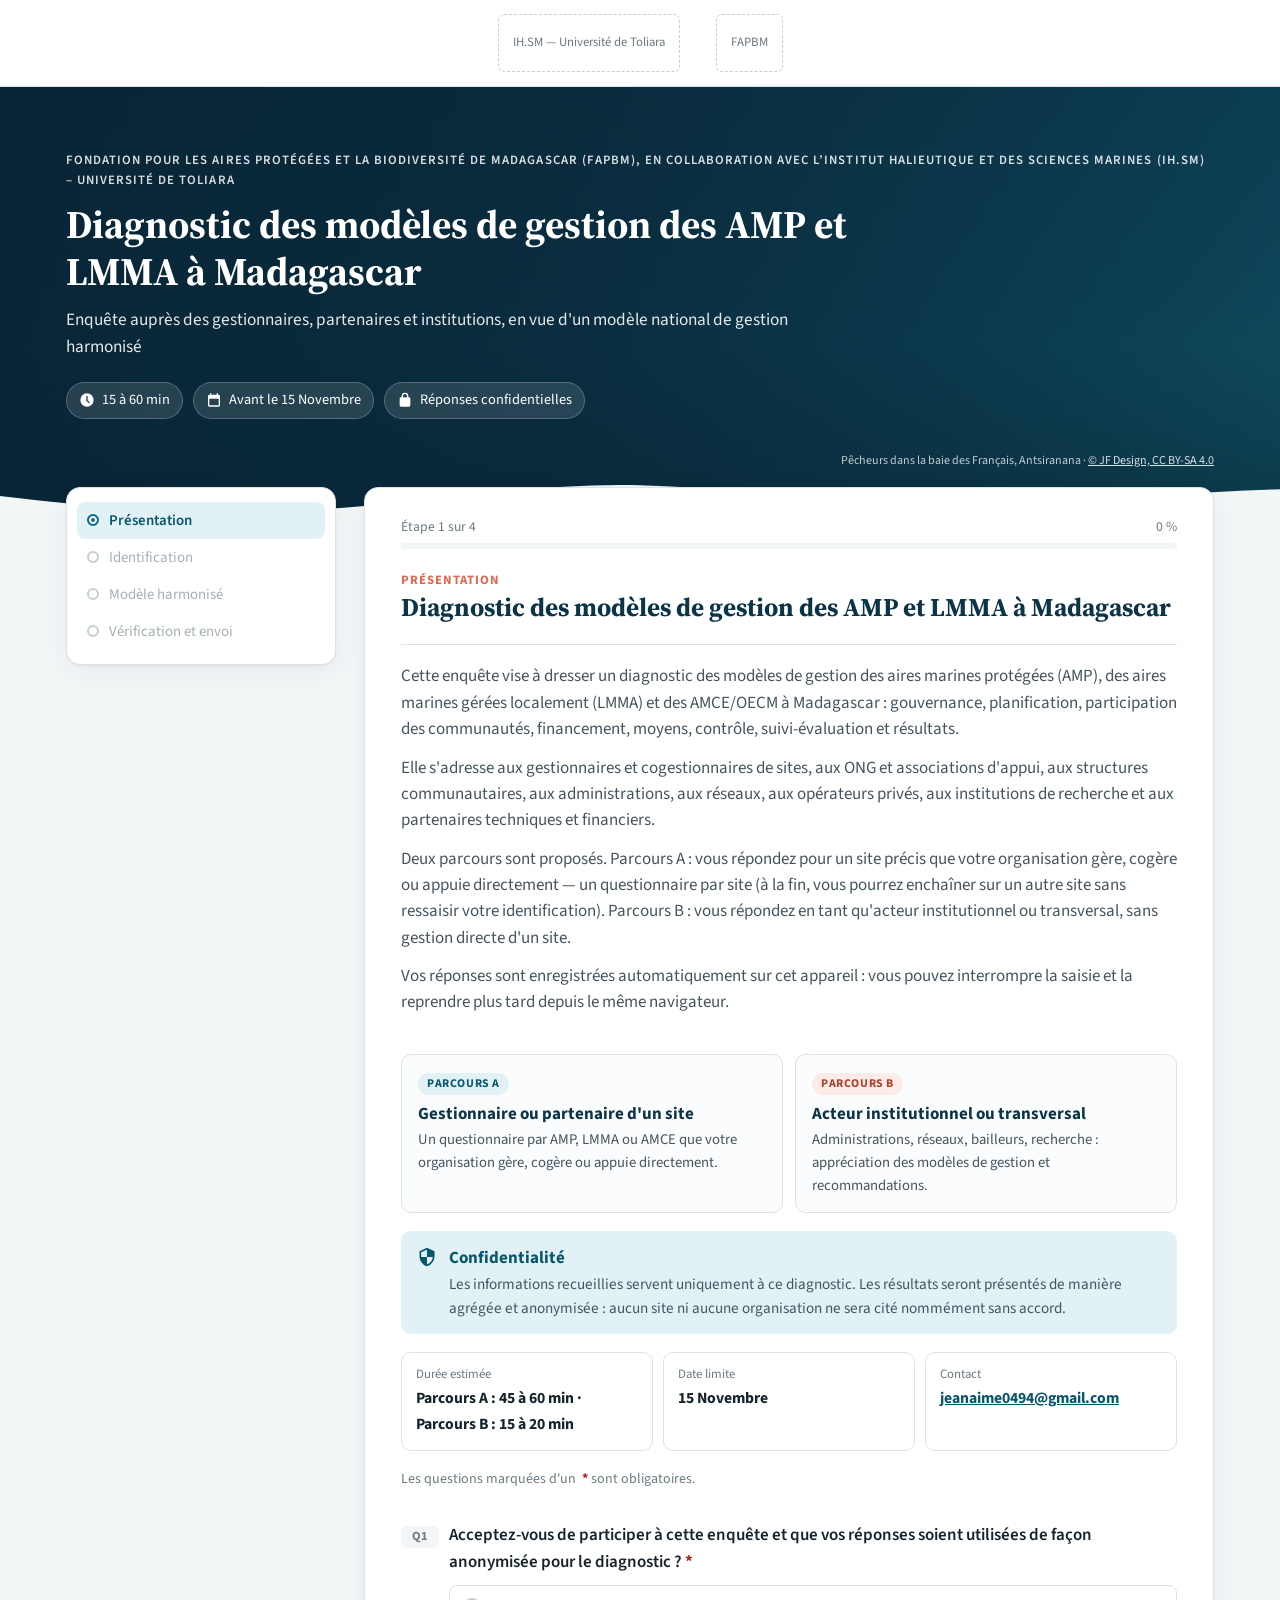
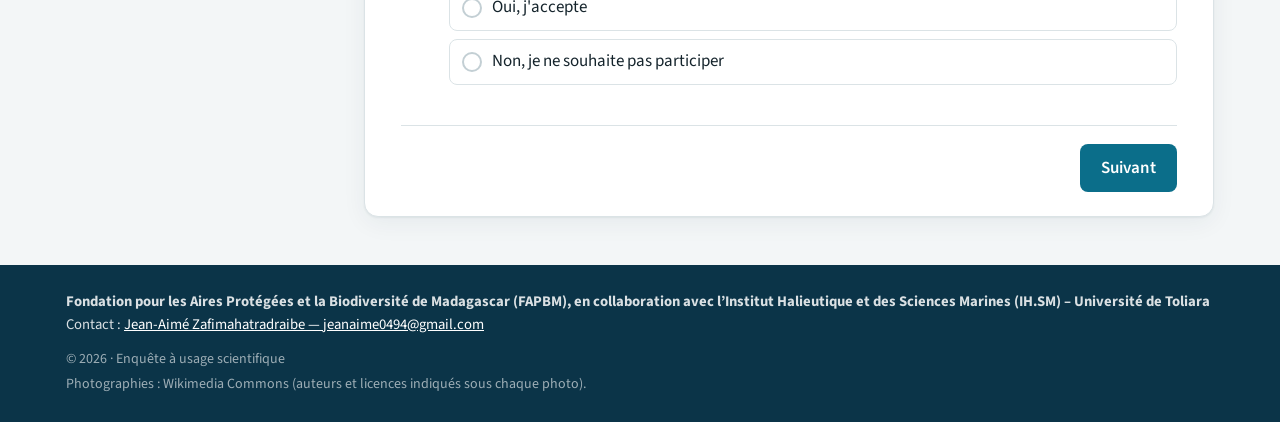
==== index.html @ 9778d576 "first_commit" ====
<!doctype html>
<html lang="fr">
<head>
  <meta charset="utf-8">
  <meta name="viewport" content="width=device-width, initial-scale=1">
  <title>Diagnostic des modèles de gestion des AMP et LMMA</title>
  <meta name="description" content="Diagnostic des modèles de gestion des aires marines protégées et des LMMA à Madagascar.">
  <meta name="robots" content="noindex">
  <link rel="icon" href="assets/img/favicon.svg" type="image/svg+xml">
  <link rel="preconnect" href="https://fonts.googleapis.com">
  <link rel="preconnect" href="https://fonts.gstatic.com" crossorigin>
  <link href="https://fonts.googleapis.com/css2?family=Source+Sans+3:wght@400;500;600;700&family=Source+Serif+4:opsz,wght@8..60,600;8..60,700&display=swap" rel="stylesheet">
  <link rel="stylesheet" href="assets/css/style.css">
</head>
<body>
  <header class="topbar">
    <div class="wrap">
      <ul class="logos" id="logos" aria-label="Institutions partenaires"></ul>
    </div>
  </header>

  <section class="hero">
    <div class="hero-photo" id="heroPhoto" aria-hidden="true"></div>
    <div class="wrap hero-inner">
      <p class="hero-org" id="heroOrganizer"></p>
      <h1 id="heroTitle"></h1>
      <p class="hero-sub" id="heroSubtitle"></p>
      <ul class="chips">
        <li><svg viewBox="0 0 24 24" width="16" height="16" aria-hidden="true"><path fill="currentColor" d="M12 2a10 10 0 1 0 0 20 10 10 0 0 0 0-20zm1 10.4 3.2 3.2-1.4 1.4-3.8-3.8V6h2v6.4z"/></svg><span id="chipTime"></span></li>
        <li><svg viewBox="0 0 24 24" width="16" height="16" aria-hidden="true"><path fill="currentColor" d="M19 4h-1V2h-2v2H8V2H6v2H5a2 2 0 0 0-2 2v14a2 2 0 0 0 2 2h14a2 2 0 0 0 2-2V6a2 2 0 0 0-2-2zm0 16H5V10h14v10z"/></svg><span>Avant le <span id="chipDeadline"></span></span></li>
        <li><svg viewBox="0 0 24 24" width="16" height="16" aria-hidden="true"><path fill="currentColor" d="M18 8h-1V6A5 5 0 0 0 7 6v2H6a2 2 0 0 0-2 2v10c0 1.1.9 2 2 2h12a2 2 0 0 0 2-2V10a2 2 0 0 0-2-2zM9 6a3 3 0 0 1 6 0v2H9V6z"/></svg>Réponses confidentielles</li>
      </ul>
    </div>
    <p class="hero-credit wrap small" id="heroCredit"></p>
    <svg class="hero-wave" viewBox="0 0 1440 60" preserveAspectRatio="none" aria-hidden="true"><path d="M0 30c120 20 240 30 360 20S600 10 720 14s240 30 360 30 240-20 360-24v40H0z" fill="var(--bg)"/></svg>
  </section>

  <main class="wrap" id="app">
    <div class="layout">
      <aside class="sidebar" aria-label="Étapes du questionnaire">
        <button type="button" class="nav-toggle" id="navToggle" aria-controls="stepList">
          <span class="muted small">Étape en cours</span><strong id="mobileStepName"></strong>
          <svg viewBox="0 0 24 24" width="20" height="20" aria-hidden="true"><path fill="currentColor" d="M7 10l5 5 5-5z"/></svg>
        </button>
        <nav><ol class="step-list" id="stepList"></ol></nav>
      </aside>

      <div class="panel" id="formTop">
        <div class="progress-wrap">
          <div class="progress-meta"><span id="progressLabel"></span><span id="progressPct"></span></div>
          <div class="progress" role="progressbar" aria-valuemin="0" aria-valuemax="100" aria-valuenow="0"><div class="progress-bar" id="progressBar"></div></div>
        </div>

        <div class="draft-banner" id="draftBanner" hidden>
          <p><strong>Un brouillon a été retrouvé sur cet appareil.</strong> Souhaitez-vous reprendre là où vous vous étiez arrêté(e) ?</p>
          <div><button type="button" class="btn btn-primary btn-sm" id="btnResume">Reprendre</button>
          <button type="button" class="btn btn-ghost btn-sm" id="btnRestart">Recommencer</button></div>
        </div>

        <form id="form" novalidate>
          <div id="stepContainer"></div>
          <div class="form-nav">
            <button type="button" class="btn btn-ghost" id="btnPrev">← Précédent</button>
            <span class="save-state muted small" id="saveState" aria-live="polite"></span>
            <button type="button" class="btn btn-primary" id="btnNext">Suivant</button>
          </div>
        </form>
      </div>
    </div>
  </main>

  <footer class="footer">
    <div class="wrap footer-inner">
      <p><strong id="footerOrganizer"></strong><br>Contact : <a id="footerContact" href="#"></a></p>
      <p class="muted small">© <span id="footerYear"></span> · Enquête à usage scientifique<br><span id="photoCredits"></span></p>
    </div>
  </footer>

  <script src="assets/js/survey-config.js"></script>
  <script src="assets/js/app.js"></script>
</body>
</html>
---- assets/css/style.css ----
/* ============================================================
   Enquête modèles de gestion AMP / LMMA — feuille de style
   Couleurs principales : modifier les variables ci-dessous
   ============================================================ */
:root {
  color-scheme: light;
  --navy: #0b3448;
  --navy-2: #0f4c63;
  --accent: #0b6e8a;          /* bleu lagon (boutons, sélection) */
  --accent-strong: #08566c;
  --accent-soft: #e2f1f5;
  --coral: #e2674f;           /* corail (accents, progression) */
  --coral-soft: #fcebe7;
  --seagrass: var(--coral);   /* alias conservé pour compatibilité avec la feuille herbiers */
  --bg: #f3f6f7;
  --surface: #ffffff;
  --ink: #15242c;
  --ink-2: #44555e;
  --muted: #6b7b83;
  --line: #dbe3e6;
  --line-strong: #c3cfd4;
  --danger: #b42318;
  --danger-soft: #fdecea;
  --warn-soft: #fff6e5;
  --radius: 10px;
  --shadow: 0 1px 2px rgba(11, 52, 72, .06), 0 6px 24px rgba(11, 52, 72, .06);
  --font: "Source Sans 3", system-ui, -apple-system, "Segoe UI", Roboto, sans-serif;
  --serif: "Source Serif 4", Georgia, serif;
}

* { box-sizing: border-box; }
html { scroll-behavior: smooth; }
body { margin: 0; background: var(--bg); color: var(--ink); font: 400 17px/1.55 var(--font); -webkit-font-smoothing: antialiased; }
a { color: var(--accent-strong); }
[hidden] { display: none !important; }
.wrap { max-width: 1180px; margin: 0 auto; padding: 0 16px; }
.muted { color: var(--muted); }
.small { font-size: .875rem; }
code { background: var(--accent-soft); padding: 2px 6px; border-radius: 4px; font-size: .95em; }

/* ---------- barre des logos ---------- */
.topbar { background: var(--surface); border-bottom: 1px solid var(--line); }
.logos { list-style: none; margin: 0; padding: 14px 0; display: flex; flex-wrap: wrap; gap: 14px 36px; align-items: center; justify-content: center; }
.logo img { display: block; height: 58px; width: auto; max-width: 170px; object-fit: contain; }
.logo-fallback { display: inline-flex; align-items: center; height: 58px; padding: 0 14px; border: 1px dashed var(--line-strong); border-radius: 6px; color: var(--muted); font-size: .8rem; }

/* ---------- bandeau ---------- */
.hero { position: relative; color: #fff; background: linear-gradient(160deg, var(--navy) 0%, var(--navy-2) 70%, #136070 100%); overflow: hidden; }
.hero-photo { position: absolute; inset: 0; }
.hero-photo img { width: 100%; height: 100%; object-fit: cover; object-position: center 55%; display: block; }
/* voile sombre pour garantir la lisibilité du texte sur la photo */
.hero::after { content: ""; position: absolute; inset: 0; background: linear-gradient(90deg, rgba(8, 36, 52, .92) 0%, rgba(8, 36, 52, .72) 45%, rgba(8, 36, 52, .25) 100%), linear-gradient(0deg, rgba(8, 36, 52, .55), transparent 40%); pointer-events: none; }
.hero-inner { position: relative; z-index: 1; padding: 64px 16px 96px; }
.hero-credit { position: absolute; z-index: 1; right: 0; left: 0; bottom: 44px; margin: 0 auto; text-align: right; color: rgba(255,255,255,.75); font-size: .75rem; }
.hero-credit a { color: rgba(255,255,255,.85); }
.hero-org { margin: 0 0 10px; text-transform: uppercase; letter-spacing: .08em; font-size: .8rem; font-weight: 600; opacity: .85; }
.hero h1 { font-family: var(--serif); font-weight: 700; font-size: clamp(1.6rem, 3.2vw, 2.45rem); line-height: 1.2; margin: 0 0 12px; max-width: 860px; }
.hero-sub { margin: 0 0 22px; max-width: 760px; font-size: 1.08rem; opacity: .9; }
.chips { list-style: none; margin: 0; padding: 0; display: flex; flex-wrap: wrap; gap: 10px; }
.chips li { display: inline-flex; align-items: center; gap: 7px; padding: 6px 12px; border-radius: 999px; background: rgba(255,255,255,.12); border: 1px solid rgba(255,255,255,.22); font-size: .9rem; }
.chips span { margin-left: 0; }
.hero-wave { position: absolute; z-index: 1; bottom: -1px; left: 0; width: 100%; height: 40px; }

/* ---------- mise en page ---------- */
.layout { display: grid; grid-template-columns: 270px 1fr; gap: 28px; align-items: start; margin-top: -28px; position: relative; z-index: 2; padding-bottom: 48px; }
.panel { background: var(--surface); border: 1px solid var(--line); border-radius: 14px; box-shadow: var(--shadow); padding: 28px 36px 24px; min-width: 0; }

/* ---------- barre latérale ---------- */
.sidebar { position: sticky; top: 16px; background: var(--surface); border: 1px solid var(--line); border-radius: 14px; box-shadow: var(--shadow); padding: 14px 10px; max-height: calc(100vh - 32px); overflow: auto; }
.nav-toggle { display: none; }
.step-list, .step-list ol { list-style: none; margin: 0; padding: 0; }
.step-group { margin: 10px 0 4px; padding-top: 10px; border-top: 1px solid var(--line); }
.group-title { display: block; padding: 0 10px 4px; font-size: .74rem; text-transform: uppercase; letter-spacing: .06em; font-weight: 700; color: var(--accent-strong); overflow: hidden; text-overflow: ellipsis; white-space: nowrap; }
.step-link { display: flex; align-items: center; gap: 10px; width: 100%; padding: 7px 10px; border: 0; background: none; border-radius: 8px; text-align: left; font: inherit; font-size: .93rem; color: var(--ink-2); cursor: pointer; }
.step-link:hover:not(:disabled) { background: var(--bg); }
.step-link:disabled { cursor: default; color: #a3b0b6; }
.step-dot { flex: none; width: 12px; height: 12px; border-radius: 50%; border: 2px solid var(--line-strong); background: var(--surface); }
.step-link.is-done .step-dot { background: var(--accent); border-color: var(--accent); }
.step-link.is-current { background: var(--accent-soft); color: var(--accent-strong); font-weight: 600; }
.step-link.is-current .step-dot { border-color: var(--accent); box-shadow: inset 0 0 0 2px #fff; background: var(--accent); }

/* ---------- progression ---------- */
.progress-wrap { margin-bottom: 22px; }
.progress-meta { display: flex; justify-content: space-between; font-size: .85rem; color: var(--muted); margin-bottom: 6px; }
.progress { height: 6px; background: var(--bg); border-radius: 999px; overflow: hidden; }
.progress-bar { height: 100%; width: 0; background: linear-gradient(90deg, var(--accent), var(--coral)); transition: width .35s ease; }

/* ---------- en-tête d'étape ---------- */
.eyebrow { margin: 0 0 4px; font-size: .8rem; text-transform: uppercase; letter-spacing: .08em; font-weight: 700; color: var(--coral); }
.step-head { margin-bottom: 18px; padding-bottom: 16px; border-bottom: 1px solid var(--line); }
.step-head h2 { font-family: var(--serif); font-size: 1.6rem; line-height: 1.25; margin: 0 0 6px; color: var(--navy); }
.step-head p { margin: 4px 0 0; }
.method-banner { display: flex; flex-wrap: wrap; align-items: center; gap: 8px 12px; margin-bottom: 14px; padding: 10px 14px; background: linear-gradient(90deg, var(--accent-soft), var(--coral-soft)); border-left: 4px solid var(--seagrass); border-radius: 8px; }
.method-tag { font-size: .78rem; font-weight: 700; text-transform: uppercase; letter-spacing: .05em; color: var(--seagrass); }
.sub-section { font-size: 1.02rem; color: var(--navy); margin: 30px 0 4px; padding-top: 18px; border-top: 1px dashed var(--line); }
.sub-section:first-of-type { border-top: 0; padding-top: 0; margin-top: 8px; }

/* ---------- photos ---------- */
.photo { position: relative; margin: 0; overflow: hidden; border-radius: var(--radius); background: var(--navy-2); }
.photo img { display: block; width: 100%; height: 100%; object-fit: cover; }
.photo figcaption { position: absolute; left: 0; right: 0; bottom: 0; display: flex; flex-wrap: wrap; justify-content: space-between; gap: 2px 10px; padding: 22px 12px 8px; font-size: .78rem; color: #fff; background: linear-gradient(0deg, rgba(8, 36, 52, .85), transparent); }
.photo figcaption a { color: rgba(255,255,255,.8); text-decoration: none; }
.photo figcaption a:hover { text-decoration: underline; }
.photo.no-photo { display: none; }
.photo-banner { height: 170px; margin: 0 0 22px; }
.photo-mosaic { display: grid; grid-template-columns: 1.4fr 1fr 1fr; gap: 10px; margin: 20px 0 6px; }
.photo-mosaic .photo { height: 190px; }
.photo-thanks { height: 240px; margin: -48px -28px 24px; border-radius: 14px 14px 0 0; }
.footer #photoCredits { display: inline-block; margin-top: 4px; }

/* ---------- accueil ---------- */
.intro p { margin: 0 0 12px; color: var(--ink-2); }
.notice { display: flex; gap: 12px; padding: 14px 16px; margin: 18px 0; border-radius: var(--radius); background: var(--accent-soft); color: var(--accent-strong); }
.notice svg { flex: none; margin-top: 2px; }
.notice p { margin: 2px 0 0; color: var(--ink-2); font-size: .95rem; }
.facts { list-style: none; margin: 18px 0; padding: 0; display: grid; grid-template-columns: repeat(3, 1fr); gap: 10px; }
.facts li { padding: 12px 14px; border: 1px solid var(--line); border-radius: var(--radius); }
.facts span { display: block; font-size: .8rem; color: var(--muted); }
.facts strong { font-size: .98rem; word-break: break-word; }

/* ---------- questions ---------- */
.q { padding: 18px 0; border-bottom: 1px solid #edf1f2; scroll-margin-top: 90px; }
.q:last-child { border-bottom: 0; }
.q-head { display: flex; gap: 10px; align-items: baseline; }
.q-num { flex: none; display: inline-block; min-width: 38px; padding: 1px 6px; border-radius: 5px; background: var(--bg); color: var(--muted); font-size: .78rem; font-weight: 700; text-align: center; }
.q-label { font-weight: 600; color: var(--ink); }
.req { color: var(--danger); margin-left: 3px; font-weight: 700; }
.q-help { margin: 4px 0 0 48px; font-size: .9rem; color: var(--muted); }
.q-field { margin: 10px 0 0 48px; }
.q-error { margin: 6px 0 0 48px; color: var(--danger); font-size: .9rem; font-weight: 600; min-height: 0; }
.q-error:empty { display: none; }
.q.has-error .input { border-color: var(--danger); }
.q.has-error .choice { border-color: #f1b8b2; }

.input { width: 100%; padding: 10px 12px; font: inherit; font-size: 1rem; color: var(--ink); background: #fff; border: 1px solid var(--line-strong); border-radius: 8px; transition: border-color .15s, box-shadow .15s; }
.input:focus { outline: none; border-color: var(--accent); box-shadow: 0 0 0 3px rgba(15, 118, 110, .15); }
textarea.input { resize: vertical; min-height: 96px; }
.num-wrap { display: flex; align-items: center; gap: 8px; max-width: 240px; }
.unit { color: var(--muted); font-weight: 600; }
select.input { appearance: none; background: #fff url("data:image/svg+xml,%3Csvg xmlns='http://www.w3.org/2000/svg' width='12' height='8'%3E%3Cpath d='M1 1l5 5 5-5' fill='none' stroke='%236b7b83' stroke-width='2'/%3E%3C/svg%3E") no-repeat right 12px center; padding-right: 34px; }

/* choix */
.choices { display: grid; gap: 8px; }
.choices-2col { grid-template-columns: repeat(2, minmax(0, 1fr)); }
.choice { position: relative; display: flex; gap: 10px; align-items: flex-start; padding: 10px 12px; border: 1px solid var(--line); border-radius: 8px; cursor: pointer; background: #fff; transition: border-color .15s, background .15s; }
.choice:hover { border-color: var(--line-strong); background: #fafcfc; }
.choice input { position: absolute; opacity: 0; width: 1px; height: 1px; }
.mark { flex: none; width: 20px; height: 20px; margin-top: 2px; border: 2px solid var(--line-strong); background: #fff; display: grid; place-items: center; transition: all .15s; }
.choice input[type="radio"] + .mark { border-radius: 50%; }
.choice input[type="checkbox"] + .mark { border-radius: 5px; }
.choice input:checked + .mark { border-color: var(--accent); background: var(--accent); }
.choice input[type="radio"]:checked + .mark { box-shadow: inset 0 0 0 3px #fff; }
.choice input[type="checkbox"]:checked + .mark::after { content: ""; width: 5px; height: 10px; border: solid #fff; border-width: 0 2px 2px 0; transform: rotate(45deg) translate(-1px, -1px); }
.choice:has(input:checked) { border-color: var(--accent); background: var(--accent-soft); }
.choice input:focus-visible + .mark { box-shadow: 0 0 0 3px rgba(15, 118, 110, .25); }
.choice.is-disabled { opacity: .5; cursor: not-allowed; }
.choice-text { line-height: 1.4; }
.choice-consent { margin-top: 8px; border-color: var(--line-strong); }
.other-wrap { margin-top: 8px; }
.explain-label { display: block; margin: 12px 0 6px; font-weight: 600; font-size: .95rem; color: var(--ink-2); }

/* nombre + unité, grilles */
.input-unit { width: auto; min-width: 84px; }
.grid-rows { display: grid; gap: 8px; max-width: 560px; }
.grid-row { display: grid; grid-template-columns: 1fr 200px; align-items: center; gap: 12px; padding: 6px 0; border-bottom: 1px dashed var(--line); }
.grid-row:last-child { border-bottom: 0; }

/* échelle 1–5 */
.scale { display: grid; grid-template-columns: repeat(5, 1fr); gap: 8px; }
.scale-item { cursor: pointer; }
.scale-item input { position: absolute; opacity: 0; width: 1px; height: 1px; }
.scale-box { display: flex; flex-direction: column; align-items: center; gap: 2px; height: 100%; padding: 10px 6px; border: 1px solid var(--line); border-radius: 8px; text-align: center; transition: all .15s; }
.scale-num { font-size: 1.25rem; font-weight: 700; color: var(--navy); }
.scale-txt { font-size: .8rem; line-height: 1.25; color: var(--muted); }
.scale-item:hover .scale-box { border-color: var(--line-strong); }
.scale-item input:checked + .scale-box { background: var(--accent); border-color: var(--accent); }
.scale-item input:checked + .scale-box .scale-num, .scale-item input:checked + .scale-box .scale-txt { color: #fff; }
.scale-item input:focus-visible + .scale-box { box-shadow: 0 0 0 3px rgba(15, 118, 110, .25); }

/* classement */
.rank { display: grid; gap: 8px; max-width: 560px; }
.rank-row { display: flex; align-items: center; gap: 10px; }
.rank-badge { flex: none; width: 30px; height: 30px; border-radius: 50%; display: grid; place-items: center; background: var(--navy); color: #fff; font-weight: 700; }

/* photos */
.dropzone { display: grid; place-items: center; gap: 2px; padding: 26px 16px; border: 2px dashed var(--line-strong); border-radius: var(--radius); text-align: center; color: var(--accent-strong); cursor: pointer; background: #fafcfc; transition: all .15s; }
.dropzone p { margin: 0; color: var(--ink-2); }
.dropzone:hover, .dropzone.is-over, .dropzone:focus { outline: none; border-color: var(--accent); background: var(--accent-soft); }
.thumbs { list-style: none; padding: 0; margin: 12px 0 0; display: grid; grid-template-columns: repeat(auto-fill, minmax(150px, 1fr)); gap: 10px; }
.thumbs li { position: relative; border: 1px solid var(--line); border-radius: 8px; overflow: hidden; background: #fff; }
.thumbs img { display: block; width: 100%; height: 110px; object-fit: cover; }
.thumb-name { display: block; padding: 6px 8px; font-size: .8rem; word-break: break-all; }
.thumb-del { position: absolute; top: 6px; right: 6px; width: 26px; height: 26px; border: 0; border-radius: 50%; background: rgba(0,0,0,.6); color: #fff; font-size: 18px; line-height: 1; cursor: pointer; }

/* ---------- navigation ---------- */
.form-nav { display: flex; align-items: center; justify-content: space-between; gap: 12px; margin-top: 22px; padding-top: 18px; border-top: 1px solid var(--line); }
.btn { display: inline-flex; align-items: center; justify-content: center; gap: 8px; padding: 10px 20px; font: inherit; font-weight: 600; border-radius: 8px; border: 1px solid transparent; cursor: pointer; transition: all .15s; text-decoration: none; }
.btn-primary { background: var(--accent); color: #fff; }
.btn-primary:hover:not(:disabled) { background: var(--accent-strong); }
.btn-primary:disabled { background: #9fb9b6; cursor: not-allowed; }
.btn-ghost { background: #fff; color: var(--ink-2); border-color: var(--line-strong); }
.btn-ghost:hover { border-color: var(--accent); color: var(--accent-strong); }
.btn-sm { padding: 6px 12px; font-size: .88rem; }
.btn-lg { padding: 14px 28px; font-size: 1.05rem; }
.btn:focus-visible { outline: 3px solid rgba(15, 118, 110, .35); outline-offset: 2px; }
.save-state { text-align: center; }
#btnPrev[hidden] + .save-state { margin-right: auto; }

.draft-banner { display: flex; flex-wrap: wrap; gap: 10px 16px; align-items: center; justify-content: space-between; padding: 12px 16px; margin-bottom: 18px; background: var(--warn-soft); border: 1px solid #f4dcae; border-radius: var(--radius); }
.draft-banner p { margin: 0; flex: 1 1 320px; }
.draft-banner div { display: flex; gap: 8px; }

/* ---------- récapitulatif ---------- */
.recap-block { border: 1px solid var(--line); border-radius: var(--radius); margin-bottom: 14px; overflow: hidden; }
.recap-block header { display: flex; justify-content: space-between; align-items: center; gap: 12px; padding: 10px 16px; background: #f8fafb; border-bottom: 1px solid var(--line); }
.recap-block h3 { margin: 0; font-size: 1.02rem; color: var(--navy); }
.recap-block.is-incomplete { border-color: #f1b8b2; }
.recap-block dl { margin: 0; padding: 4px 16px 10px; }
.recap-row { display: grid; grid-template-columns: minmax(0, 1.3fr) minmax(0, 1fr); gap: 4px 20px; padding: 8px 0; border-bottom: 1px solid #f0f3f4; font-size: .92rem; }
.recap-row:last-child { border-bottom: 0; }
.recap-row dt { color: var(--ink-2); }
.recap-row dd { margin: 0; font-weight: 600; word-break: break-word; }
.warn { margin: 10px 16px; padding: 8px 12px; border-radius: 6px; background: var(--danger-soft); color: var(--danger); font-size: .92rem; font-weight: 600; }
.ok { margin: 10px 0; padding: 8px 12px; border-radius: 6px; background: var(--accent-soft); color: var(--accent-strong); }
.submit-zone { display: flex; flex-direction: column; align-items: center; gap: 12px; margin: 26px 0 6px; }
.submit-zone .warn { margin: 0; }
.hp { position: absolute; left: -9999px; }
.spinner { width: 16px; height: 16px; border: 2px solid rgba(255,255,255,.4); border-top-color: #fff; border-radius: 50%; animation: spin .8s linear infinite; }
@keyframes spin { to { transform: rotate(360deg); } }

.thanks { max-width: 640px; margin: -28px auto 60px; text-align: center; padding: 48px 28px; position: relative; z-index: 2; overflow: hidden; }
.thanks h2 { font-family: var(--serif); color: var(--navy); font-size: 1.8rem; margin: 14px 0 6px; }

/* ---------- pied de page ---------- */
.footer { background: var(--navy); color: rgba(255,255,255,.85); padding: 26px 0; font-size: .92rem; }
.footer a { color: #fff; }
.footer .muted { color: rgba(255,255,255,.6); }
.footer-inner { display: flex; flex-wrap: wrap; justify-content: space-between; gap: 12px; align-items: flex-end; }
.footer p { margin: 0; }

/* ---------- parcours A / B (accueil) ---------- */
.paths { display: grid; grid-template-columns: 1fr 1fr; gap: 12px; margin: 18px 0 4px; }
.path { padding: 14px 16px; border: 1px solid var(--line); border-radius: var(--radius); background: #fbfcfd; }
.path strong { display: block; color: var(--navy); margin: 6px 0 2px; }
.path p { margin: 0; font-size: .92rem; color: var(--ink-2); }
.path-tag, .site-tag { display: inline-block; padding: 2px 9px; border-radius: 999px; background: var(--accent-soft); color: var(--accent-strong); font-size: .74rem; font-weight: 700; text-transform: uppercase; letter-spacing: .05em; }
.path-tag-b { background: var(--coral-soft); color: #a8402c; }
.refusal { margin-top: 12px; padding: 12px 14px; border-radius: 8px; background: var(--warn-soft); border: 1px solid #f4dcae; }
.refusal p { margin: 0; }

/* bandeau du site (parcours A) */
.site-banner { display: flex; flex-wrap: wrap; align-items: center; gap: 6px 12px; margin-bottom: 14px; padding: 10px 14px; background: linear-gradient(90deg, var(--accent-soft), var(--coral-soft)); border-left: 4px solid var(--coral); border-radius: 8px; }
.site-banner strong { color: var(--navy); }

/* limite de cases */
.q-limit { margin: 0 0 8px; }

/* ---------- échelle 1–5 ancrée ---------- */
.anchored { display: grid; gap: 6px; }
.anch { cursor: pointer; display: block; }
.anch input { position: absolute; opacity: 0; width: 1px; height: 1px; }
.anch-box { display: flex; align-items: flex-start; gap: 12px; padding: 9px 12px; border: 1px solid var(--line); border-radius: 8px; background: #fff; transition: border-color .15s, background .15s; }
.anch-num { flex: none; width: 28px; height: 28px; border-radius: 50%; display: grid; place-items: center; font-weight: 700; font-size: .95rem; color: var(--navy); background: var(--bg); border: 2px solid var(--line); transition: all .15s; }
.anch-txt { line-height: 1.4; padding-top: 3px; color: var(--ink-2); }
.anch:hover .anch-box { border-color: var(--line-strong); background: #fafcfc; }
/* repère visuel discret de l'intensité (bord gauche du 1 au 5) */
.anch.lvl-1 .anch-num { border-color: #e9b8ae; } .anch.lvl-2 .anch-num { border-color: #f0d2bf; }
.anch.lvl-3 .anch-num { border-color: #d8dfe2; } .anch.lvl-4 .anch-num { border-color: #b6d8e1; } .anch.lvl-5 .anch-num { border-color: #7fb9ca; }
.anch input:checked + .anch-box { border-color: var(--accent); background: var(--accent-soft); }
.anch input:checked + .anch-box .anch-num { background: var(--accent); border-color: var(--accent); color: #fff; }
.anch input:checked + .anch-box .anch-txt { color: var(--ink); font-weight: 600; }
.anch input:focus-visible + .anch-box { box-shadow: 0 0 0 3px rgba(15, 118, 110, .25); }
.anch-nsp { margin-top: 4px; }
.anch-nsp .anch-box { border-style: dashed; background: #fbfcfd; }
.anch-nsp .anch-num { background: #fff; color: var(--muted); }

/* ---------- grilles (une réponse par ligne) ---------- */
.matrix { border: 1px solid var(--line); border-radius: var(--radius); overflow: hidden; }
.mx-row { display: grid; grid-template-columns: minmax(150px, 1fr) max-content; align-items: center; gap: 8px 16px; padding: 10px 14px; border-bottom: 1px solid #edf1f2; }
.mx-row:nth-child(even) { background: #fafcfc; }
.mx-row:last-child { border-bottom: 0; }
.mx-row.is-answered .mx-label::before { content: "✓"; color: var(--accent); font-weight: 700; margin-right: 6px; }
.mx-label { font-size: .96rem; color: var(--ink); }
.mx-opts { display: flex; flex-wrap: wrap; gap: 6px; justify-content: flex-end; }
.mx-opt { cursor: pointer; }
.mx-opt input { position: absolute; opacity: 0; width: 1px; height: 1px; }
.mx-opt span { display: inline-flex; align-items: center; gap: 6px; min-height: 34px; padding: 5px 11px; border: 1px solid var(--line-strong); border-radius: 999px; background: #fff; font-size: .86rem; color: var(--ink-2); white-space: nowrap; transition: all .15s; }
.mx-opt:hover span { border-color: var(--accent); }
.mx-opt input:checked + span { background: var(--accent); border-color: var(--accent); color: #fff; }
.mx-opt input:focus-visible + span { box-shadow: 0 0 0 3px rgba(15, 118, 110, .25); }
.mx-nsp span { border-style: dashed; color: var(--muted); }
.matrix-scored .mx-opt span { flex-direction: column; gap: 0; min-width: 62px; padding: 4px 8px; border-radius: 8px; line-height: 1.15; }
.matrix-scored .mx-opt b { font-size: 1rem; }
.matrix-scored .mx-opt small { font-size: .7rem; }
.matrix-scored .mx-nsp span { justify-content: center; }
.q.has-error .matrix { border-color: #f1b8b2; }
.q.has-error .mx-row:not(.is-answered) { background: var(--danger-soft); }

/* ---------- remerciements : autre site ---------- */
.another { margin: 22px auto 14px; padding: 16px; max-width: 480px; border: 1px solid var(--line); border-radius: var(--radius); background: #fbfcfd; }
.another p { margin: 0 0 12px; }

@media (max-width: 900px) {
  .paths { grid-template-columns: 1fr; }
  .mx-row { grid-template-columns: 1fr; }
  .mx-opts { justify-content: flex-start; }
  .matrix-scored .mx-opts { display: grid; grid-template-columns: repeat(6, 1fr); }
  .matrix-scored .mx-opt span { min-width: 0; width: 100%; padding: 4px 2px; }
  .matrix-scored .mx-opt small { font-size: .62rem; white-space: normal; text-align: center; }
}

/* ---------- mobile ---------- */
@media (max-width: 900px) {
  .layout { grid-template-columns: 1fr; gap: 12px; margin-top: -24px; }
  .sidebar { position: sticky; top: 0; z-index: 10; padding: 0; border-radius: 12px; max-height: none; overflow: visible; }
  .nav-toggle { display: grid; grid-template-columns: 1fr auto; grid-template-rows: auto auto; align-items: center; width: 100%; padding: 10px 14px; background: none; border: 0; font: inherit; text-align: left; cursor: pointer; }
  .nav-toggle strong { grid-row: 2; color: var(--navy); }
  .nav-toggle svg { grid-row: 1 / 3; grid-column: 2; transition: transform .2s; }
  .sidebar nav { display: none; padding: 0 8px 10px; max-height: 60vh; overflow: auto; border-top: 1px solid var(--line); }
  body.nav-open .sidebar nav { display: block; }
  body.nav-open .nav-toggle svg { transform: rotate(180deg); }
  .panel { padding: 20px 16px 18px; }
  .facts { grid-template-columns: 1fr; }
  .choices-2col { grid-template-columns: 1fr; }
  .q-help, .q-field, .q-error { margin-left: 0; }
  .scale { grid-template-columns: 1fr; }
  .scale-box { flex-direction: row; justify-content: flex-start; gap: 12px; padding: 8px 12px; text-align: left; }
  .scale-num { font-size: 1.05rem; min-width: 18px; }
  .recap-row { grid-template-columns: 1fr; }
  .logo img { height: 42px; max-width: 120px; }
  .logos { gap: 12px 22px; }
  .hero-inner { padding: 36px 16px 80px; }
  .hero-credit { bottom: 40px; text-align: left; padding: 0 16px; }
  .photo-banner { height: 120px; margin: 0 0 18px; }
  .photo-mosaic { grid-template-columns: 1fr 1fr; }
  .photo-mosaic .photo:first-child { grid-column: 1 / -1; }
  .photo-mosaic .photo { height: 150px; }
  .grid-row { grid-template-columns: 1fr; gap: 4px; }
  .form-nav { flex-wrap: wrap; }
  .save-state { order: 3; width: 100%; }
}

@media print {
  .topbar, .sidebar, .form-nav, .hero-wave { display: none; }
  .layout { display: block; margin: 0; }
}
/* texte alternatif masqué si une photo ne charge pas */
.photo img, .hero-photo img { color: transparent; }
.hero-photo.no-photo { display: none; }
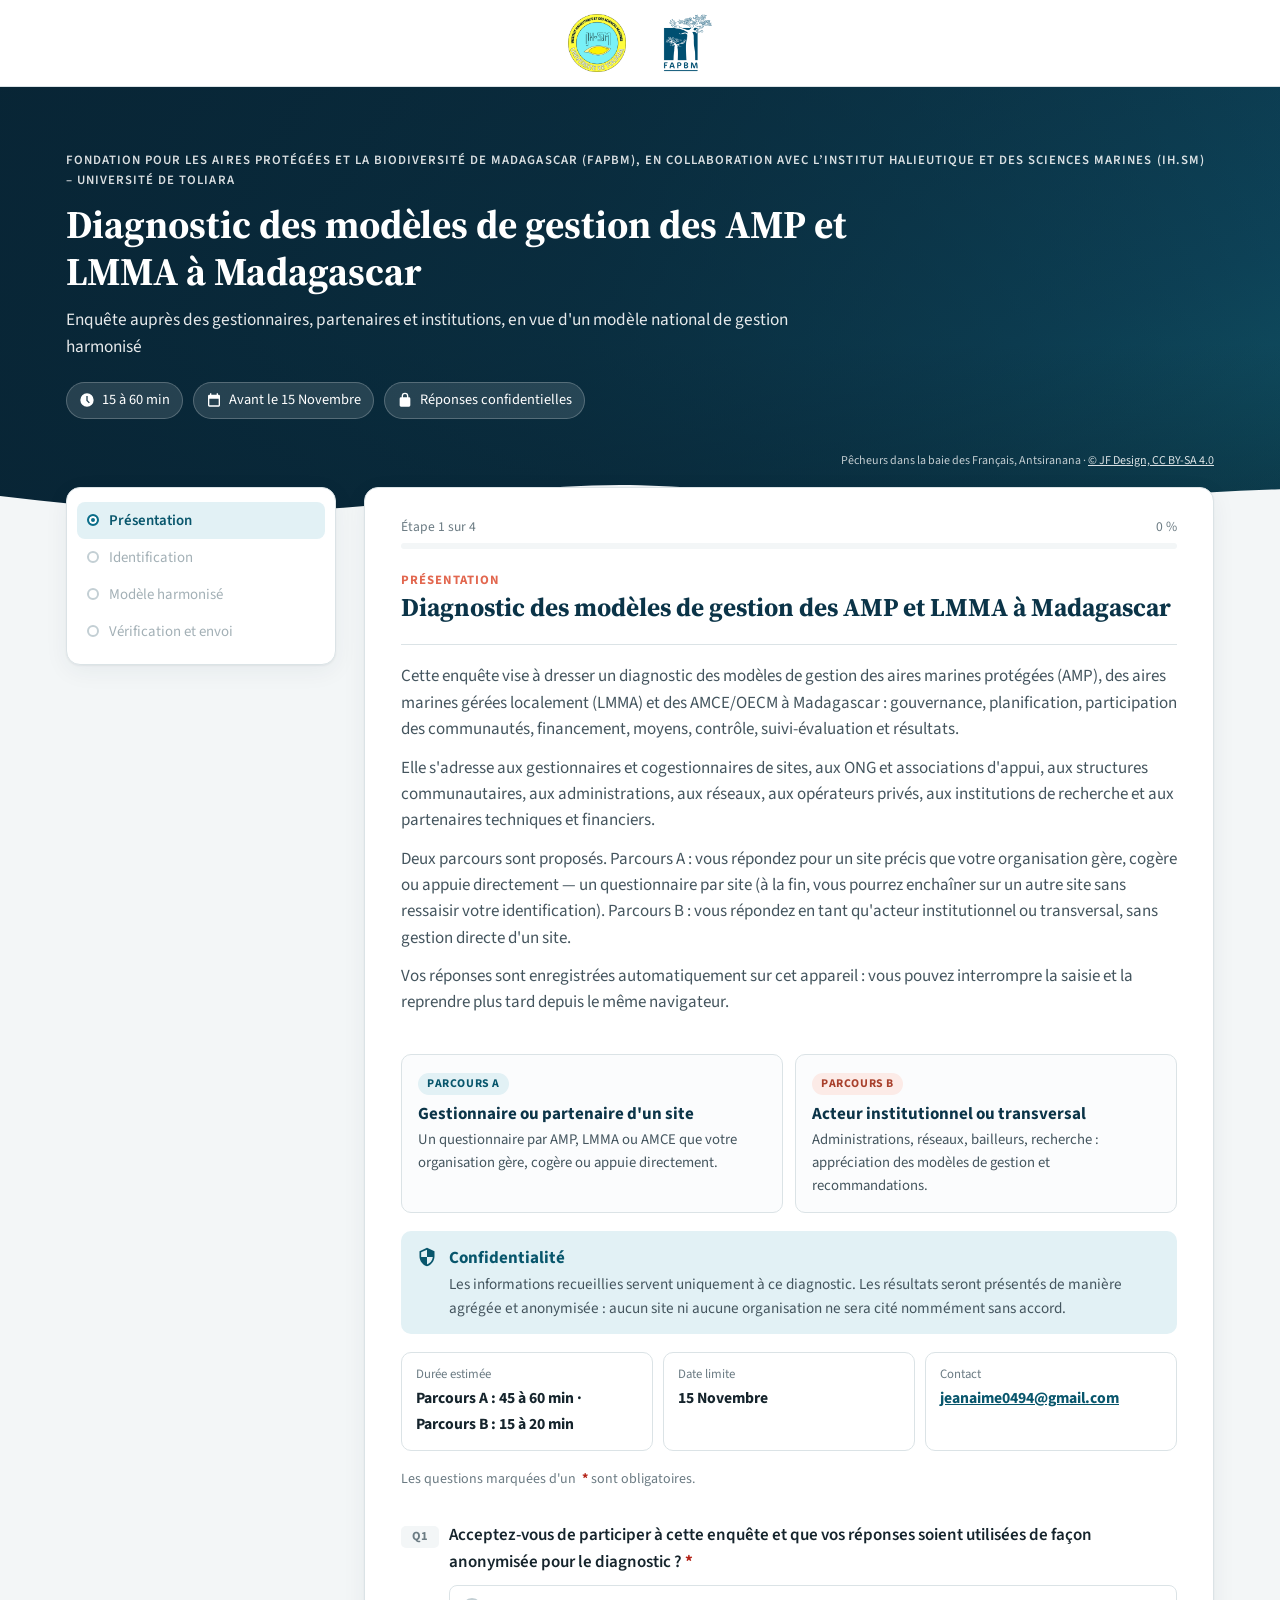
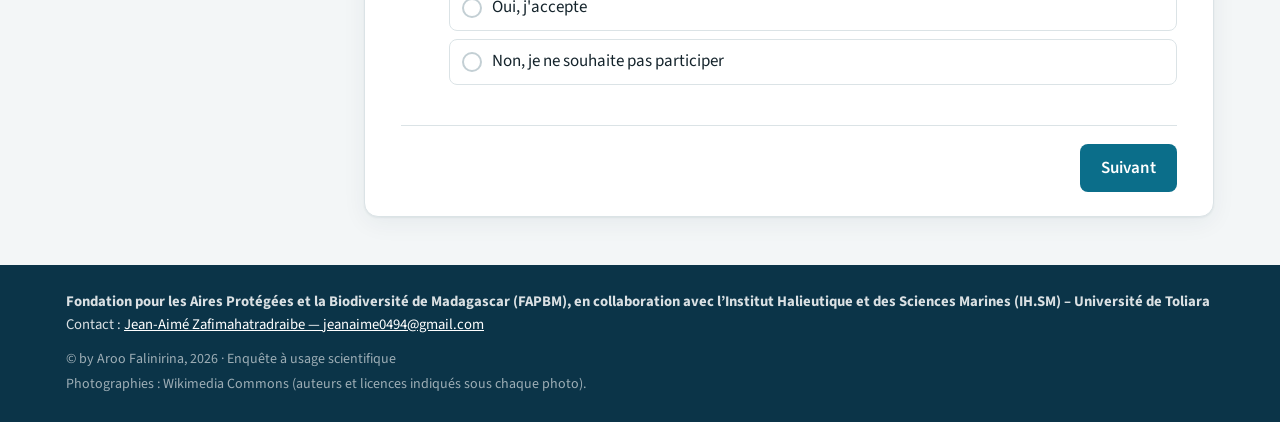
==== commit c6b12131: "logo" ====
--- a/index.html
+++ b/index.html
@@ -72,7 +72,7 @@
   <footer class="footer">
     <div class="wrap footer-inner">
       <p><strong id="footerOrganizer"></strong><br>Contact : <a id="footerContact" href="#"></a></p>
-      <p class="muted small">© <span id="footerYear"></span> · Enquête à usage scientifique<br><span id="photoCredits"></span></p>
+      <p class="muted small">© by Aroo Falinirina, <span id="footerYear"></span> · Enquête à usage scientifique<br><span id="photoCredits"></span></p>
     </div>
   </footer>
 
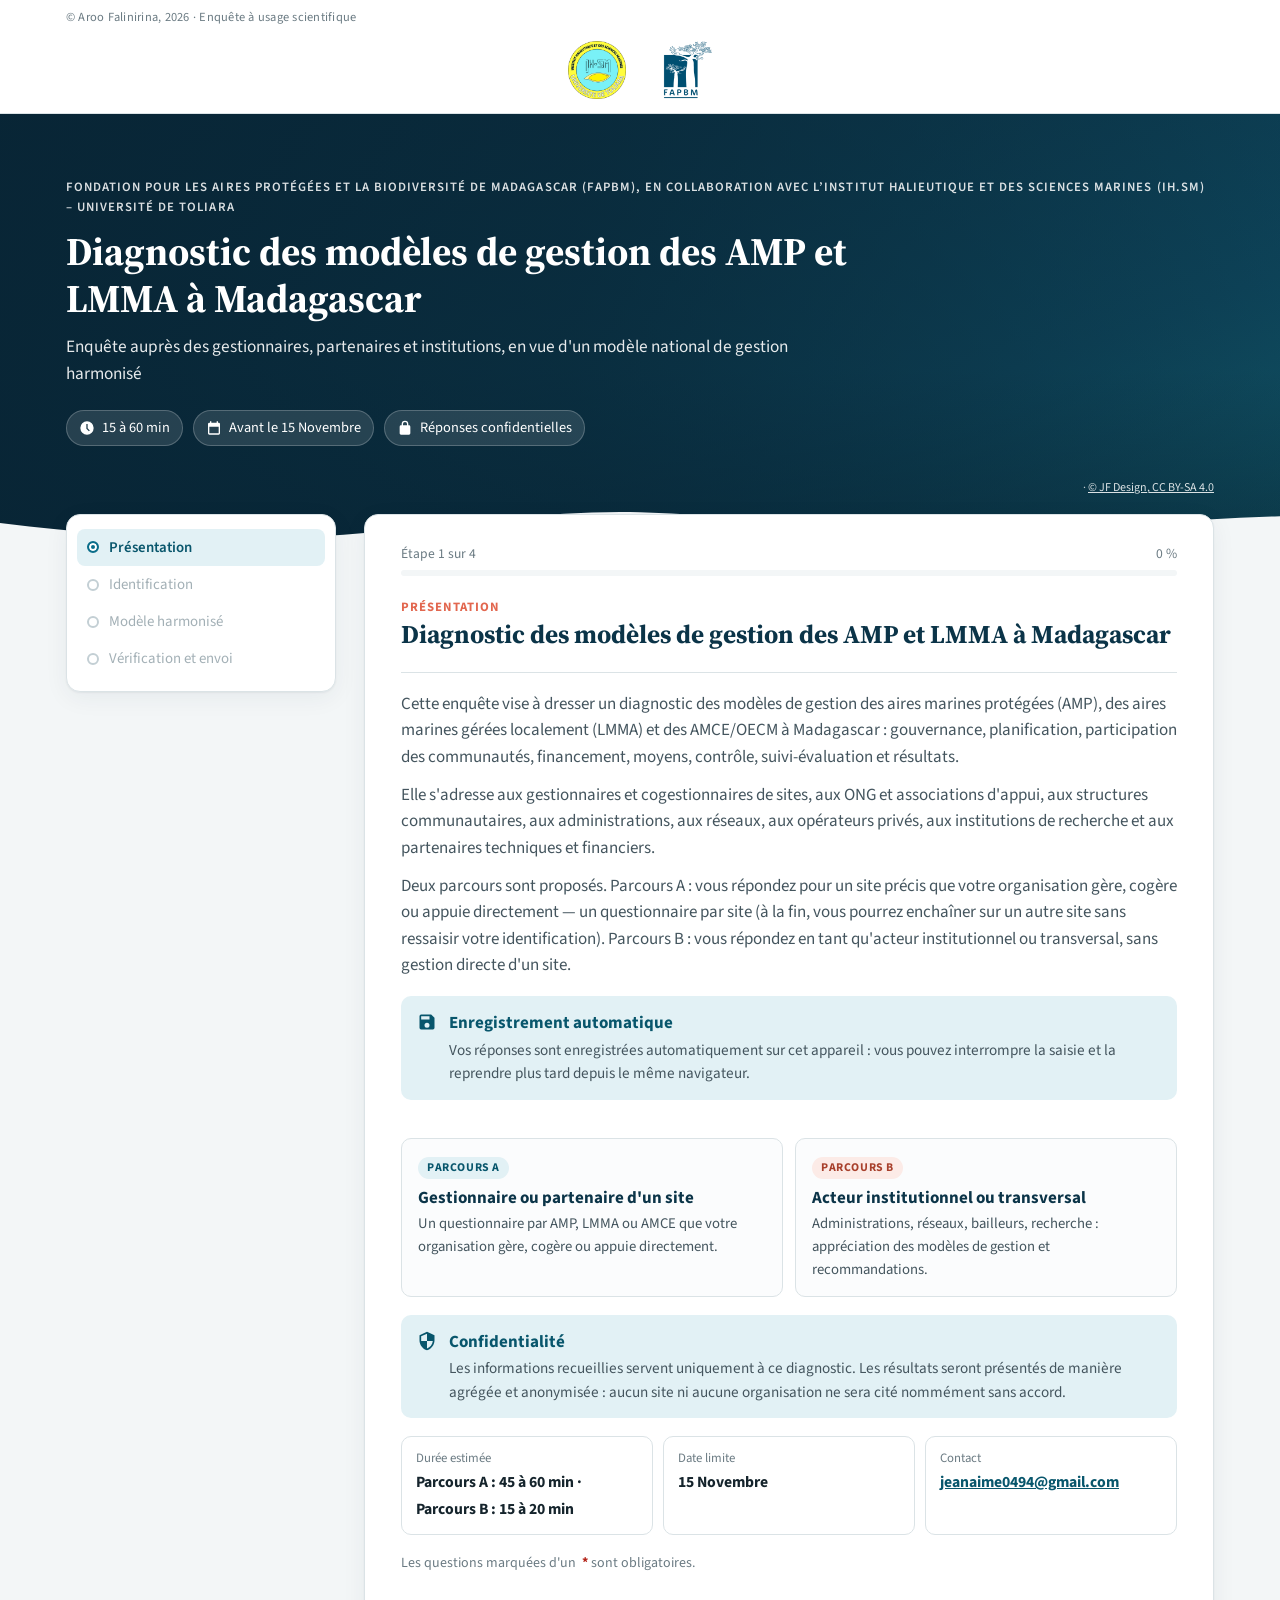
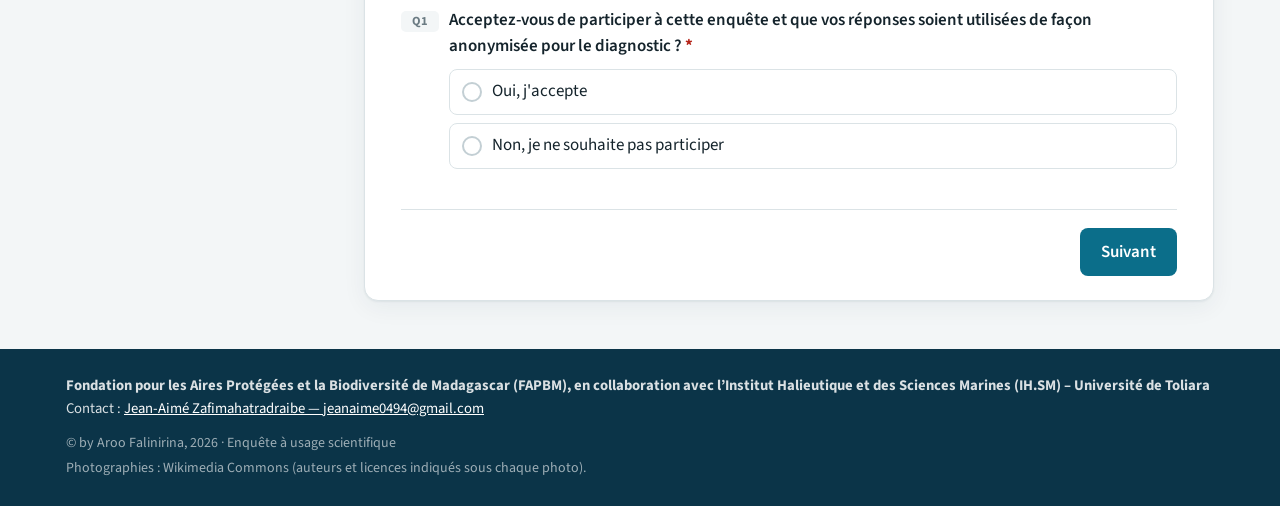
==== commit 2a2a2700: "update" ====
--- a/index.html
+++ b/index.html
@@ -15,6 +15,7 @@
 <body>
   <header class="topbar">
     <div class="wrap">
+    <p class="topbar-note">© Aroo Falinirina,  <span id="headerYear"></span> · Enquête à usage scientifique</p>
       <ul class="logos" id="logos" aria-label="Institutions partenaires"></ul>
     </div>
   </header>
--- a/assets/css/style.css
+++ b/assets/css/style.css
@@ -40,6 +40,7 @@
 
 /* ---------- barre des logos ---------- */
 .topbar { background: var(--surface); border-bottom: 1px solid var(--line); }
+.topbar-note { margin: 0; padding: 8px 0 0; text-align: left; font-size: .78rem; letter-spacing: .02em; color: var(--muted); }
 .logos { list-style: none; margin: 0; padding: 14px 0; display: flex; flex-wrap: wrap; gap: 14px 36px; align-items: center; justify-content: center; }
 .logo img { display: block; height: 58px; width: auto; max-width: 170px; object-fit: contain; }
 .logo-fallback { display: inline-flex; align-items: center; height: 58px; padding: 0 14px; border: 1px dashed var(--line-strong); border-radius: 6px; color: var(--muted); font-size: .8rem; }
